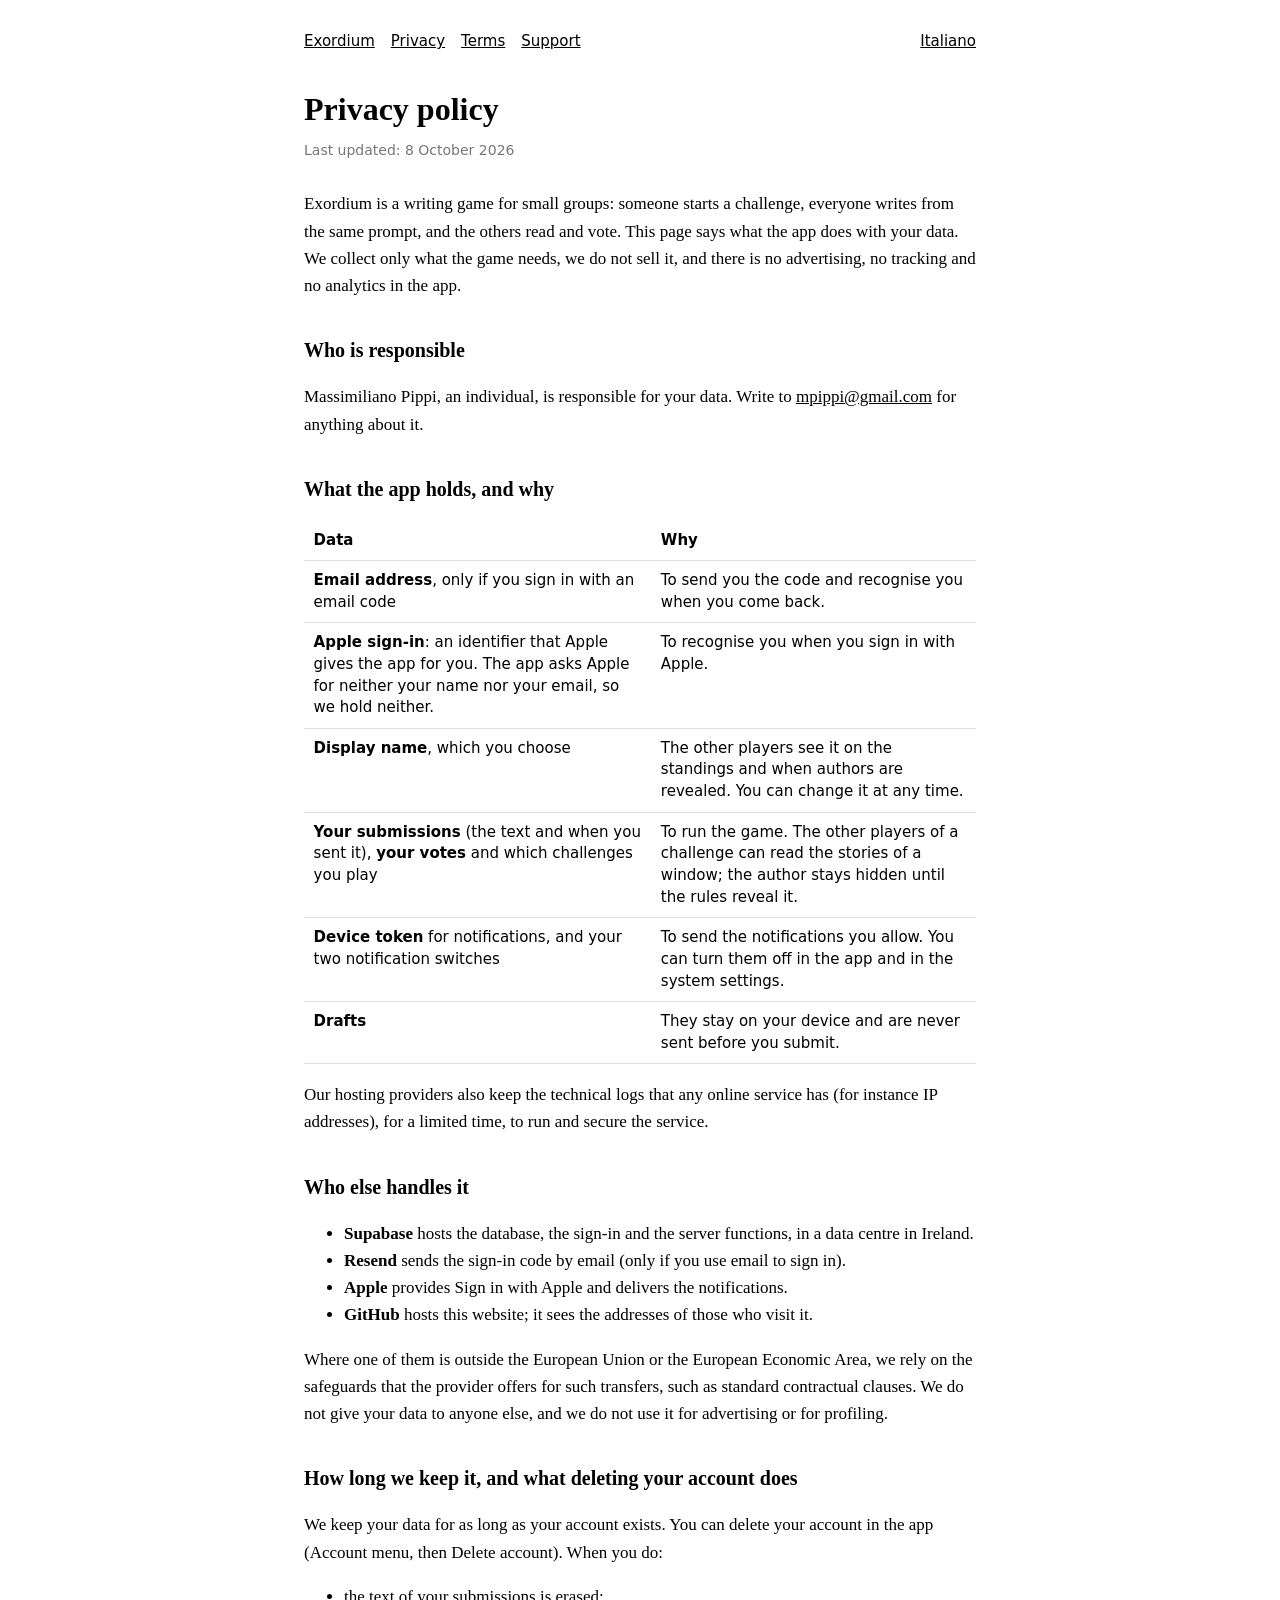
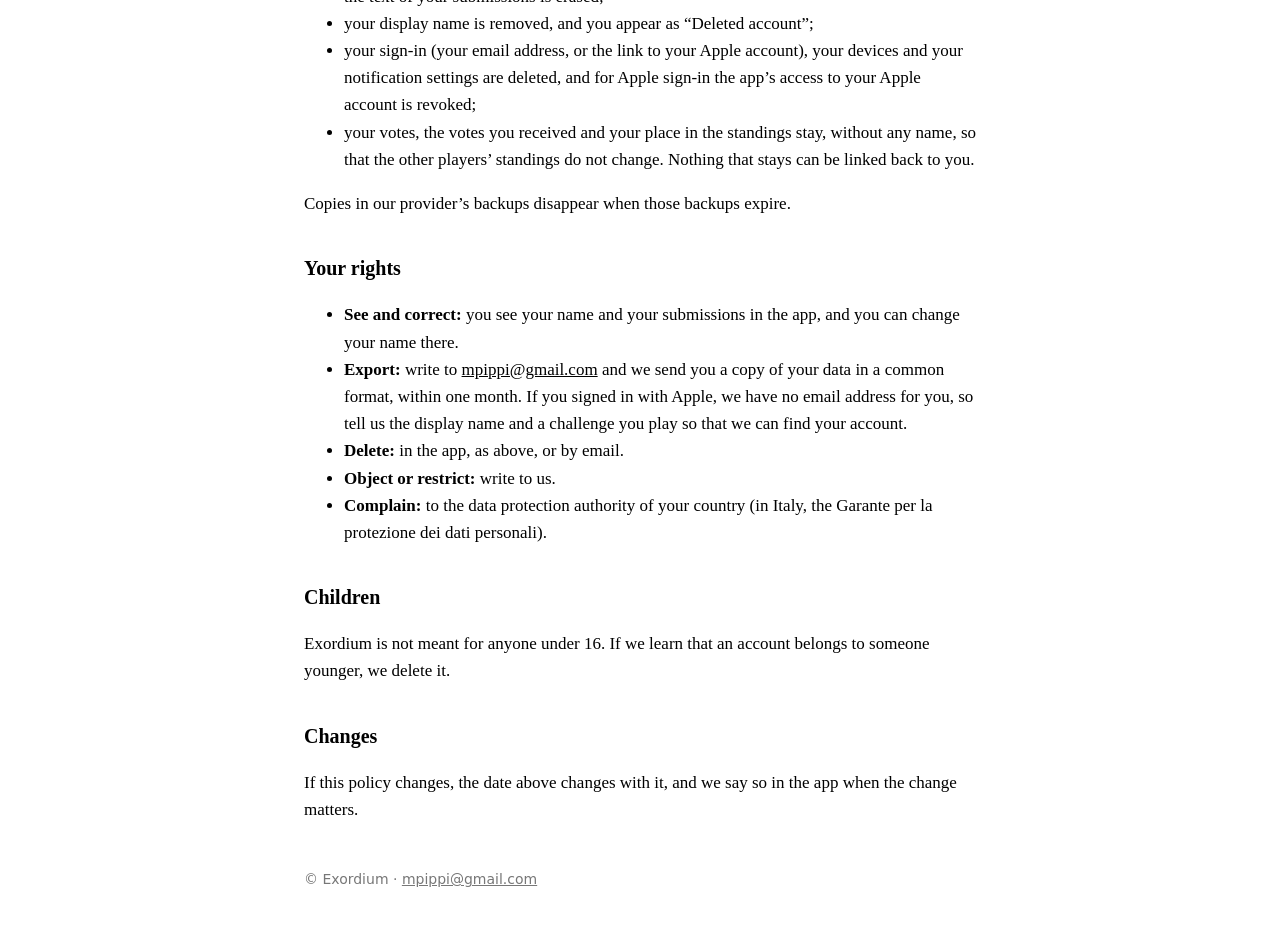
==== privacy/index.html @ ebc7270f "Add the privacy policy, the terms and the support page, in English and Italian The workflow now publ" ====
<!doctype html>
<html lang="en">
<head>
<meta charset="utf-8">
<meta name="viewport" content="width=device-width, initial-scale=1">
<title>Privacy policy · Exordium</title>
<link rel="stylesheet" href="/style.css">
</head>
<body>
<header>
  <nav>
    <a href="/">Exordium</a>
    <a href="/privacy/">Privacy</a>
    <a href="/terms/">Terms</a>
    <a href="/support/">Support</a>
    <a class="lang" href="/it/privacy/" hreflang="it">Italiano</a>
  </nav>
</header>
<main>
<h1>Privacy policy</h1>
<p class="updated">Last updated: 8 October 2026</p>

<p>Exordium is a writing game for small groups: someone starts a challenge, everyone writes from the same prompt, and the others read and vote. This page says what the app does with your data. We collect only what the game needs, we do not sell it, and there is no advertising, no tracking and no analytics in the app.</p>

<h2>Who is responsible</h2>
<p>Massimiliano Pippi, an individual, is responsible for your data. Write to <a href="mailto:mpippi@gmail.com">mpippi@gmail.com</a> for anything about it.</p>

<h2>What the app holds, and why</h2>
<table>
<tr><th>Data</th><th>Why</th></tr>
<tr><td><strong>Email address</strong>, only if you sign in with an email code</td><td>To send you the code and recognise you when you come back.</td></tr>
<tr><td><strong>Apple sign-in</strong>: an identifier that Apple gives the app for you. The app asks Apple for neither your name nor your email, so we hold neither.</td><td>To recognise you when you sign in with Apple.</td></tr>
<tr><td><strong>Display name</strong>, which you choose</td><td>The other players see it on the standings and when authors are revealed. You can change it at any time.</td></tr>
<tr><td><strong>Your submissions</strong> (the text and when you sent it), <strong>your votes</strong> and which challenges you play</td><td>To run the game. The other players of a challenge can read the stories of a window; the author stays hidden until the rules reveal it.</td></tr>
<tr><td><strong>Device token</strong> for notifications, and your two notification switches</td><td>To send the notifications you allow. You can turn them off in the app and in the system settings.</td></tr>
<tr><td><strong>Drafts</strong></td><td>They stay on your device and are never sent before you submit.</td></tr>
</table>
<p>Our hosting providers also keep the technical logs that any online service has (for instance IP addresses), for a limited time, to run and secure the service.</p>

<h2>Who else handles it</h2>
<ul>
<li><strong>Supabase</strong> hosts the database, the sign-in and the server functions, in a data centre in Ireland.</li>
<li><strong>Resend</strong> sends the sign-in code by email (only if you use email to sign in).</li>
<li><strong>Apple</strong> provides Sign in with Apple and delivers the notifications.</li>
<li><strong>GitHub</strong> hosts this website; it sees the addresses of those who visit it.</li>
</ul>
<p>Where one of them is outside the European Union or the European Economic Area, we rely on the safeguards that the provider offers for such transfers, such as standard contractual clauses. We do not give your data to anyone else, and we do not use it for advertising or for profiling.</p>

<h2>How long we keep it, and what deleting your account does</h2>
<p>We keep your data for as long as your account exists. You can delete your account in the app (Account menu, then Delete account). When you do:</p>
<ul>
<li>the text of your submissions is erased;</li>
<li>your display name is removed, and you appear as “Deleted account”;</li>
<li>your sign-in (your email address, or the link to your Apple account), your devices and your notification settings are deleted, and for Apple sign-in the app’s access to your Apple account is revoked;</li>
<li>your votes, the votes you received and your place in the standings stay, without any name, so that the other players’ standings do not change. Nothing that stays can be linked back to you.</li>
</ul>
<p>Copies in our provider’s backups disappear when those backups expire.</p>

<h2>Your rights</h2>
<ul>
<li><strong>See and correct:</strong> you see your name and your submissions in the app, and you can change your name there.</li>
<li><strong>Export:</strong> write to <a href="mailto:mpippi@gmail.com">mpippi@gmail.com</a> and we send you a copy of your data in a common format, within one month. If you signed in with Apple, we have no email address for you, so tell us the display name and a challenge you play so that we can find your account.</li>
<li><strong>Delete:</strong> in the app, as above, or by email.</li>
<li><strong>Object or restrict:</strong> write to us.</li>
<li><strong>Complain:</strong> to the data protection authority of your country (in Italy, the Garante per la protezione dei dati personali).</li>
</ul>

<h2>Children</h2>
<p>Exordium is not meant for anyone under 16. If we learn that an account belongs to someone younger, we delete it.</p>

<h2>Changes</h2>
<p>If this policy changes, the date above changes with it, and we say so in the app when the change matters.</p>
</main>
<footer>© Exordium · <a href="mailto:mpippi@gmail.com">mpippi@gmail.com</a></footer>
</body>
</html>
---- style.css ----
:root { color-scheme: light dark; }
body { font: 17px/1.6 Georgia, "Times New Roman", serif; max-width: 42rem; margin: 0 auto; padding: 2rem 1.25rem 4rem; }
header nav { display: flex; gap: 1rem; flex-wrap: wrap; font: 15px -apple-system, system-ui, sans-serif; margin-bottom: 2.5rem; }
header nav a.lang { margin-left: auto; }
h1 { font-size: 2rem; line-height: 1.2; margin: 0 0 .25rem; }
h2 { font-size: 1.25rem; margin: 2.2rem 0 .4rem; }
.updated { color: #777; font: 14px -apple-system, system-ui, sans-serif; margin-bottom: 2rem; }
table { border-collapse: collapse; width: 100%; font: 15px/1.45 -apple-system, system-ui, sans-serif; margin: 1rem 0; }
th, td { text-align: left; vertical-align: top; padding: .55rem .6rem; border-bottom: 1px solid #8884; }
a { color: inherit; }
footer { margin-top: 3rem; font: 14px -apple-system, system-ui, sans-serif; color: #777; }
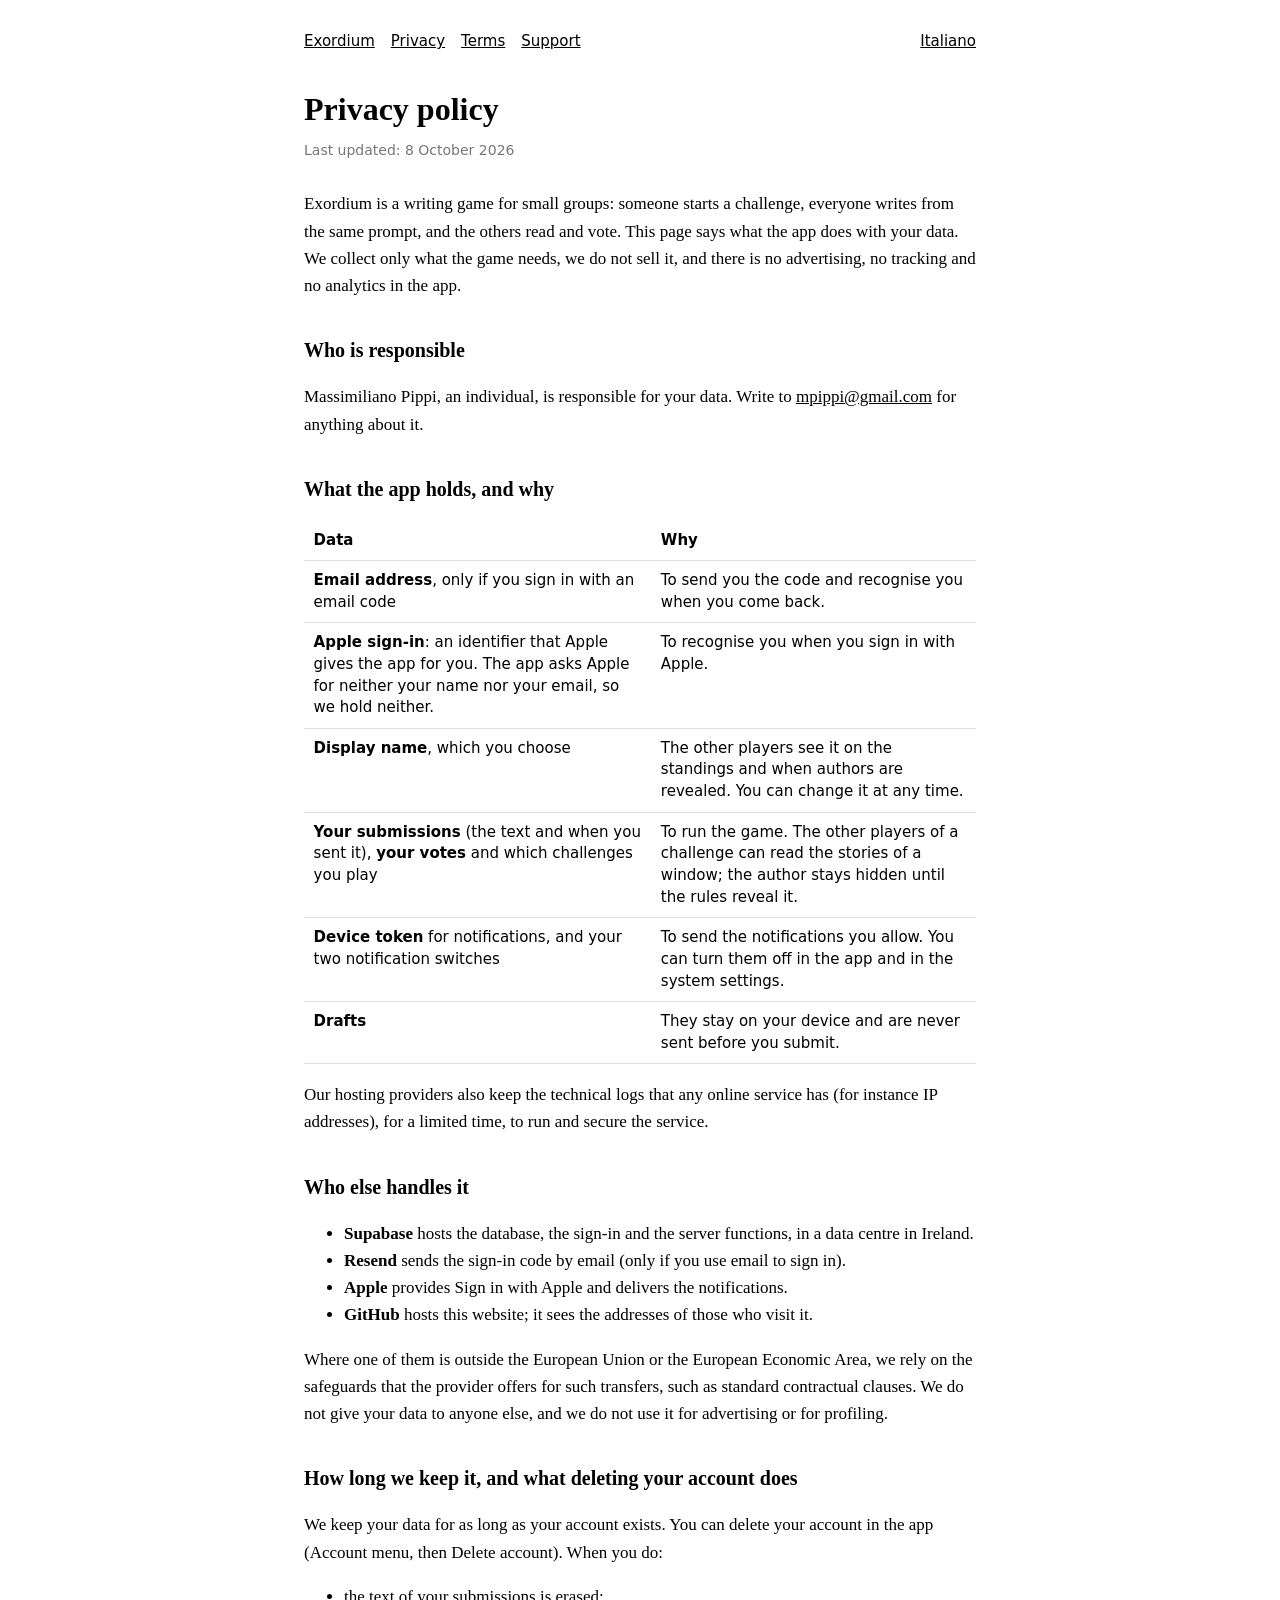
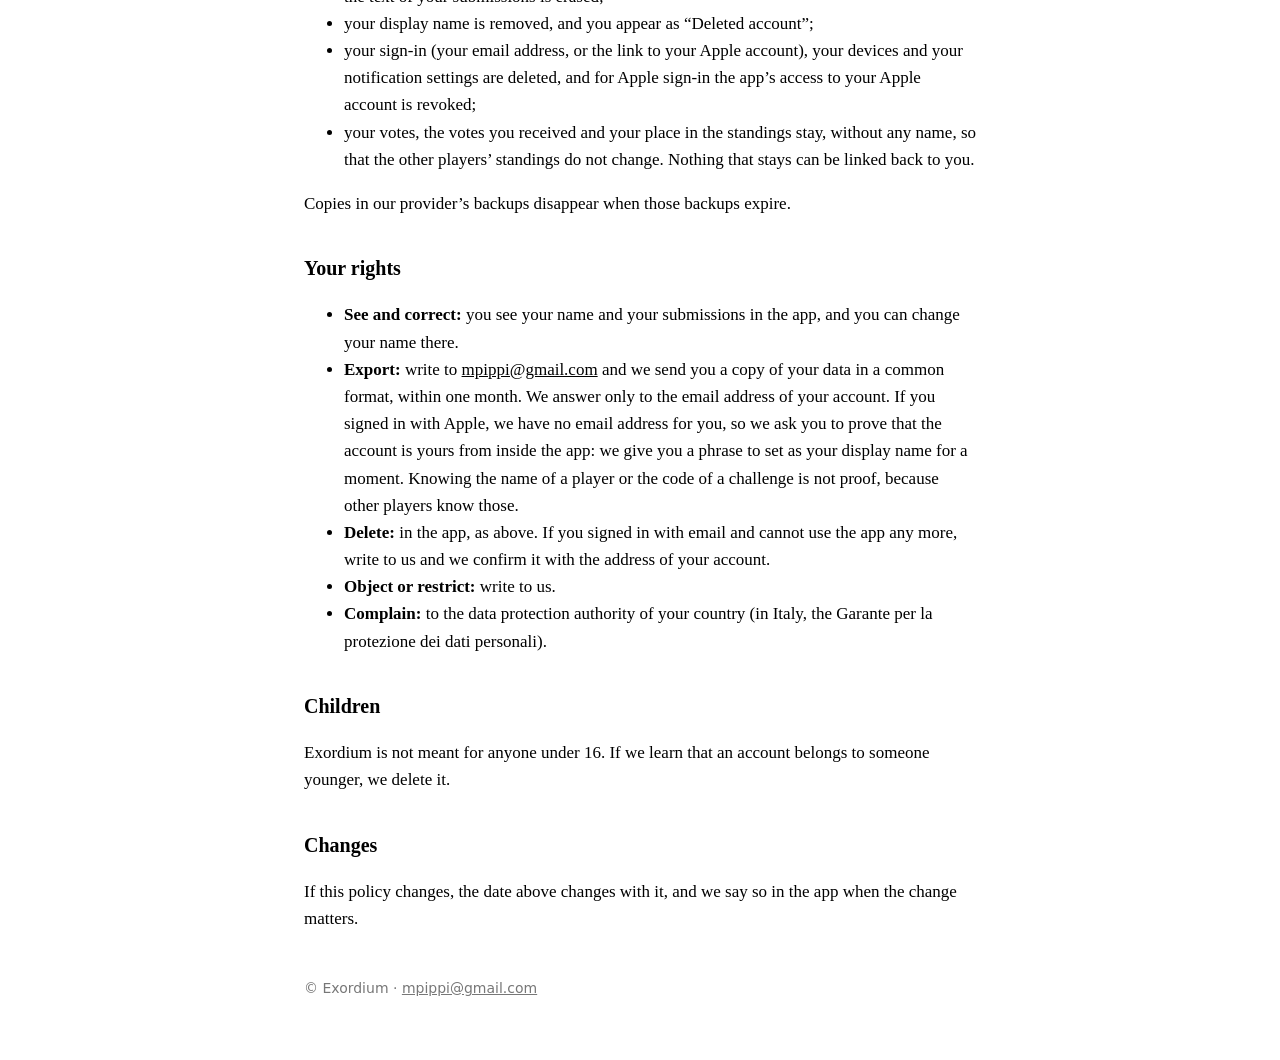
==== commit 72353f16: "Say how an Apple user proves the account is theirs Knowing the name of a player or the code of a cha" ====
--- a/privacy/index.html
+++ b/privacy/index.html
@@ -59,8 +59,8 @@
 <h2>Your rights</h2>
 <ul>
 <li><strong>See and correct:</strong> you see your name and your submissions in the app, and you can change your name there.</li>
-<li><strong>Export:</strong> write to <a href="mailto:mpippi@gmail.com">mpippi@gmail.com</a> and we send you a copy of your data in a common format, within one month. If you signed in with Apple, we have no email address for you, so tell us the display name and a challenge you play so that we can find your account.</li>
-<li><strong>Delete:</strong> in the app, as above, or by email.</li>
+<li><strong>Export:</strong> write to <a href="mailto:mpippi@gmail.com">mpippi@gmail.com</a> and we send you a copy of your data in a common format, within one month. We answer only to the email address of your account. If you signed in with Apple, we have no email address for you, so we ask you to prove that the account is yours from inside the app: we give you a phrase to set as your display name for a moment. Knowing the name of a player or the code of a challenge is not proof, because other players know those.</li>
+<li><strong>Delete:</strong> in the app, as above. If you signed in with email and cannot use the app any more, write to us and we confirm it with the address of your account.</li>
 <li><strong>Object or restrict:</strong> write to us.</li>
 <li><strong>Complain:</strong> to the data protection authority of your country (in Italy, the Garante per la protezione dei dati personali).</li>
 </ul>
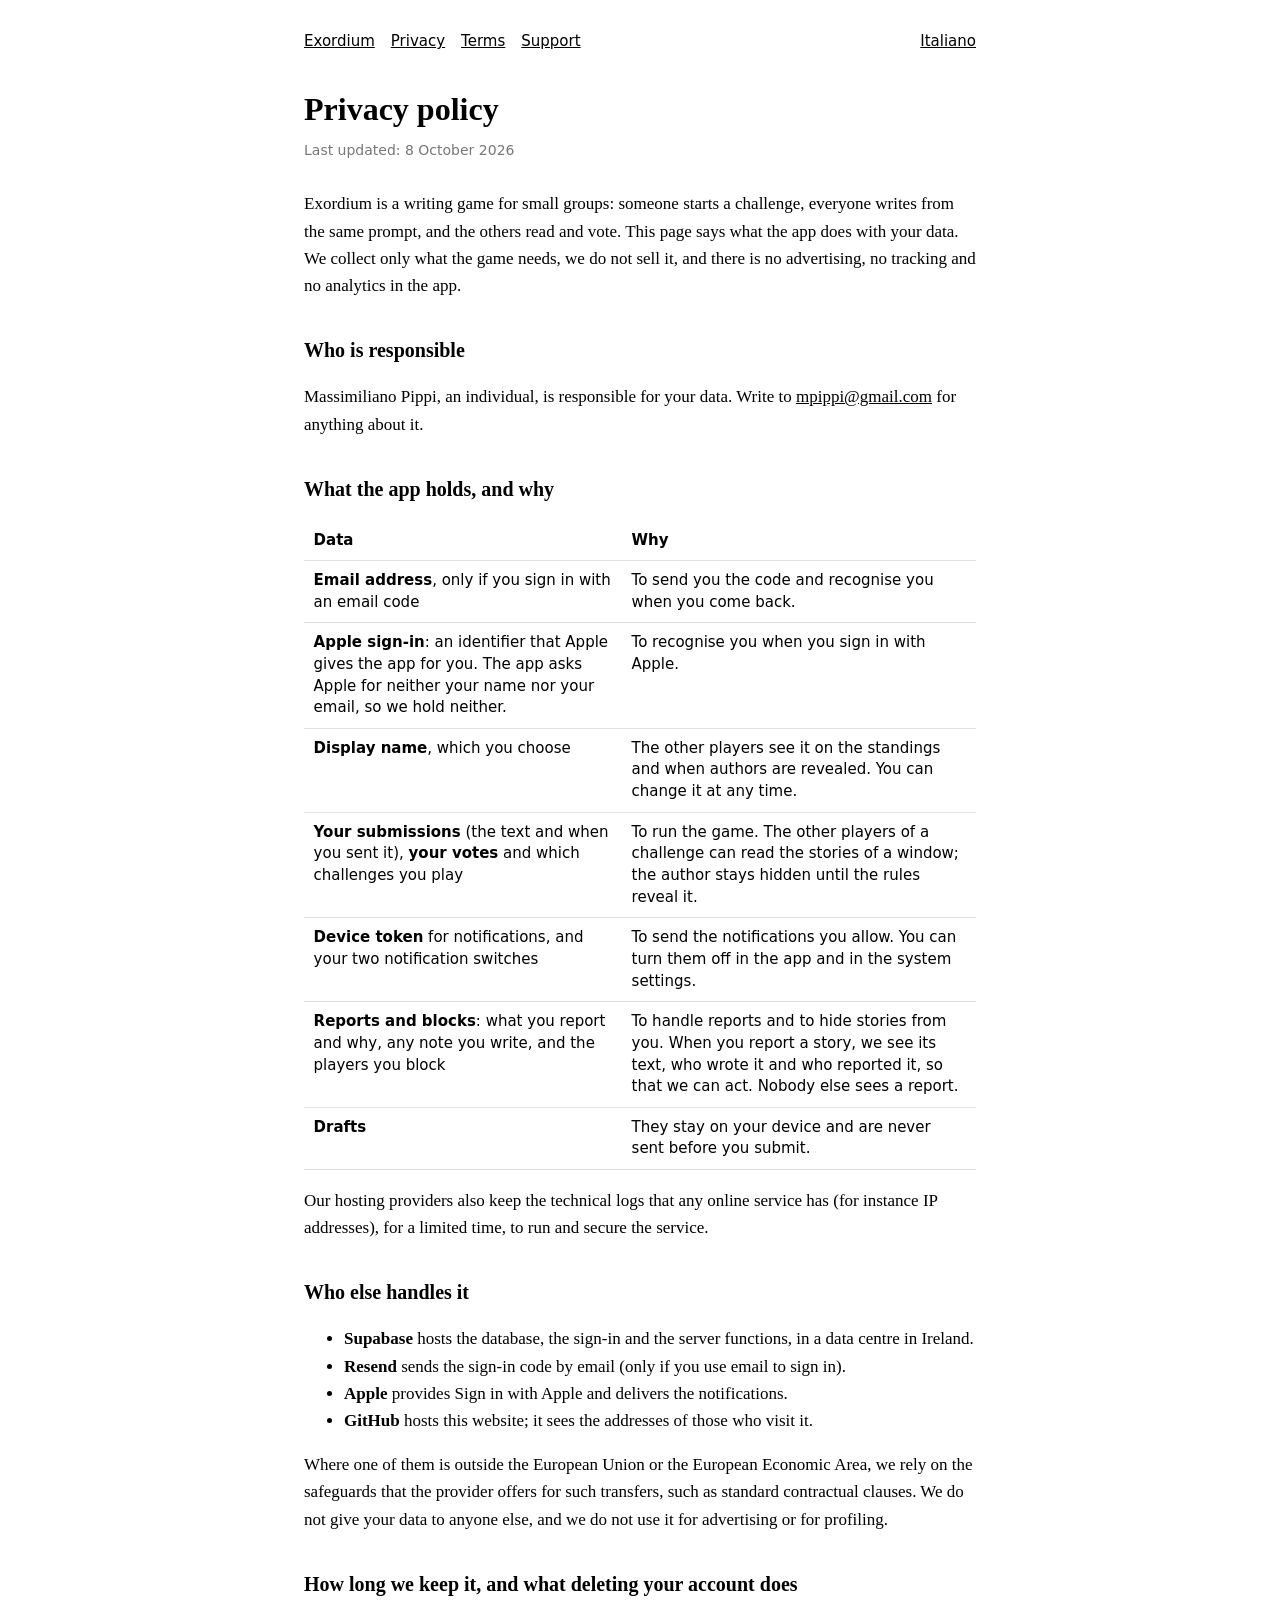
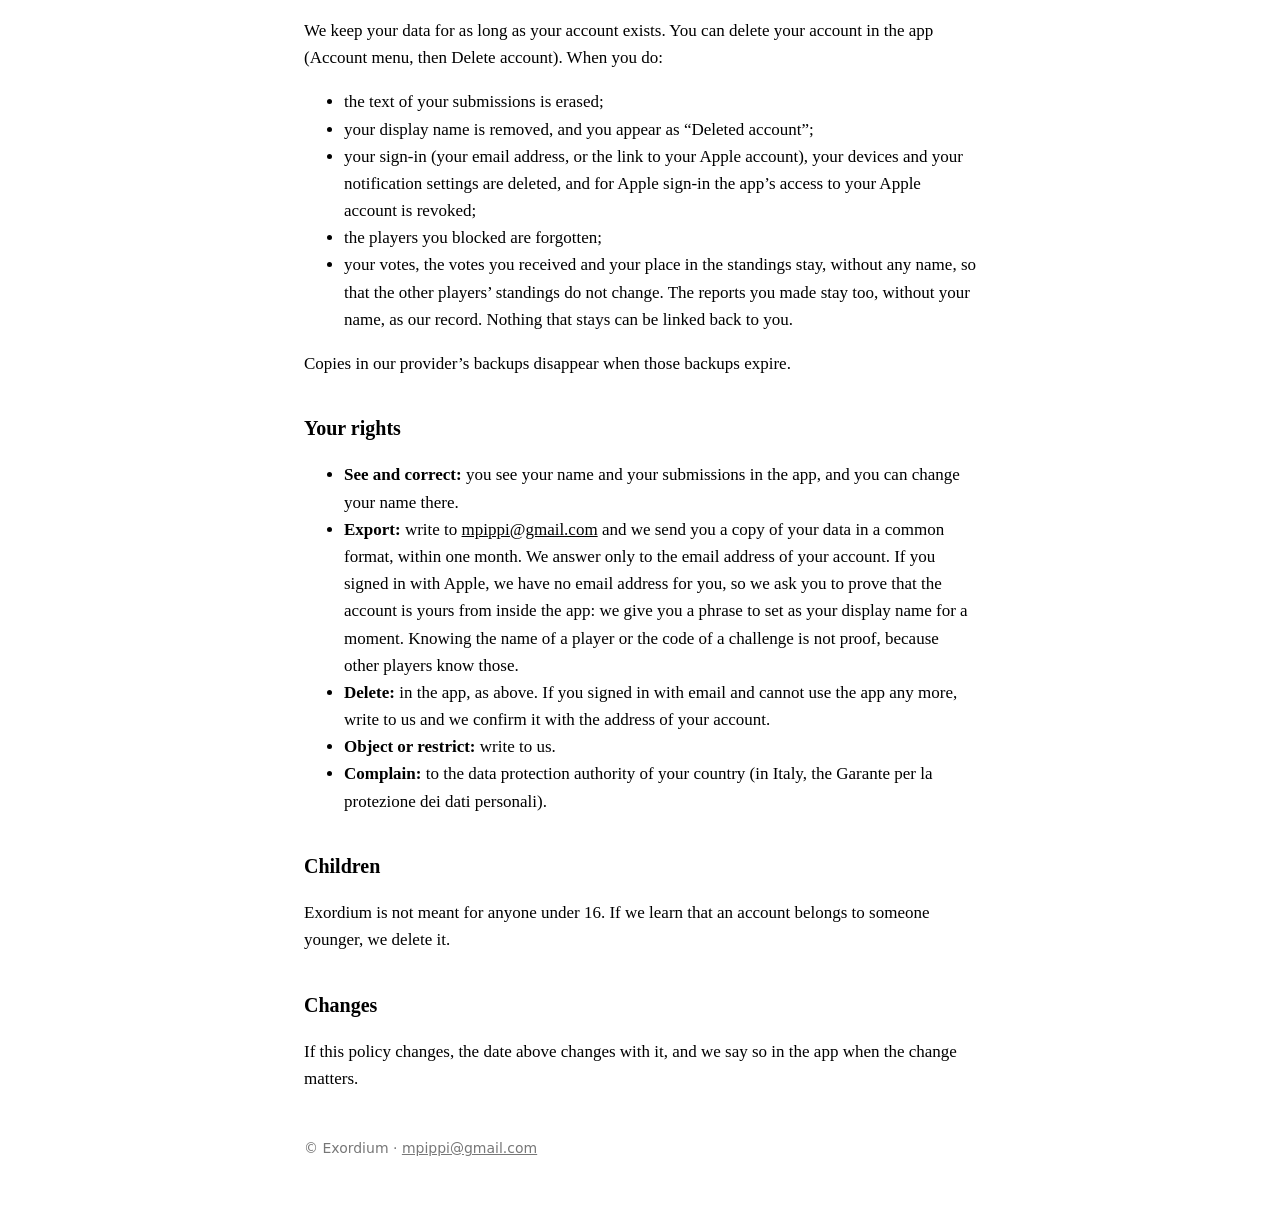
==== commit fb466083: "Describe reporting and blocking, and what happens to that data Co-Authored-By: Claude Sonnet 5.5 <no" ====
--- a/privacy/index.html
+++ b/privacy/index.html
@@ -33,6 +33,7 @@
 <tr><td><strong>Display name</strong>, which you choose</td><td>The other players see it on the standings and when authors are revealed. You can change it at any time.</td></tr>
 <tr><td><strong>Your submissions</strong> (the text and when you sent it), <strong>your votes</strong> and which challenges you play</td><td>To run the game. The other players of a challenge can read the stories of a window; the author stays hidden until the rules reveal it.</td></tr>
 <tr><td><strong>Device token</strong> for notifications, and your two notification switches</td><td>To send the notifications you allow. You can turn them off in the app and in the system settings.</td></tr>
+<tr><td><strong>Reports and blocks</strong>: what you report and why, any note you write, and the players you block</td><td>To handle reports and to hide stories from you. When you report a story, we see its text, who wrote it and who reported it, so that we can act. Nobody else sees a report.</td></tr>
 <tr><td><strong>Drafts</strong></td><td>They stay on your device and are never sent before you submit.</td></tr>
 </table>
 <p>Our hosting providers also keep the technical logs that any online service has (for instance IP addresses), for a limited time, to run and secure the service.</p>
@@ -52,7 +53,8 @@
 <li>the text of your submissions is erased;</li>
 <li>your display name is removed, and you appear as “Deleted account”;</li>
 <li>your sign-in (your email address, or the link to your Apple account), your devices and your notification settings are deleted, and for Apple sign-in the app’s access to your Apple account is revoked;</li>
-<li>your votes, the votes you received and your place in the standings stay, without any name, so that the other players’ standings do not change. Nothing that stays can be linked back to you.</li>
+<li>the players you blocked are forgotten;</li>
+<li>your votes, the votes you received and your place in the standings stay, without any name, so that the other players’ standings do not change. The reports you made stay too, without your name, as our record. Nothing that stays can be linked back to you.</li>
 </ul>
 <p>Copies in our provider’s backups disappear when those backups expire.</p>
 
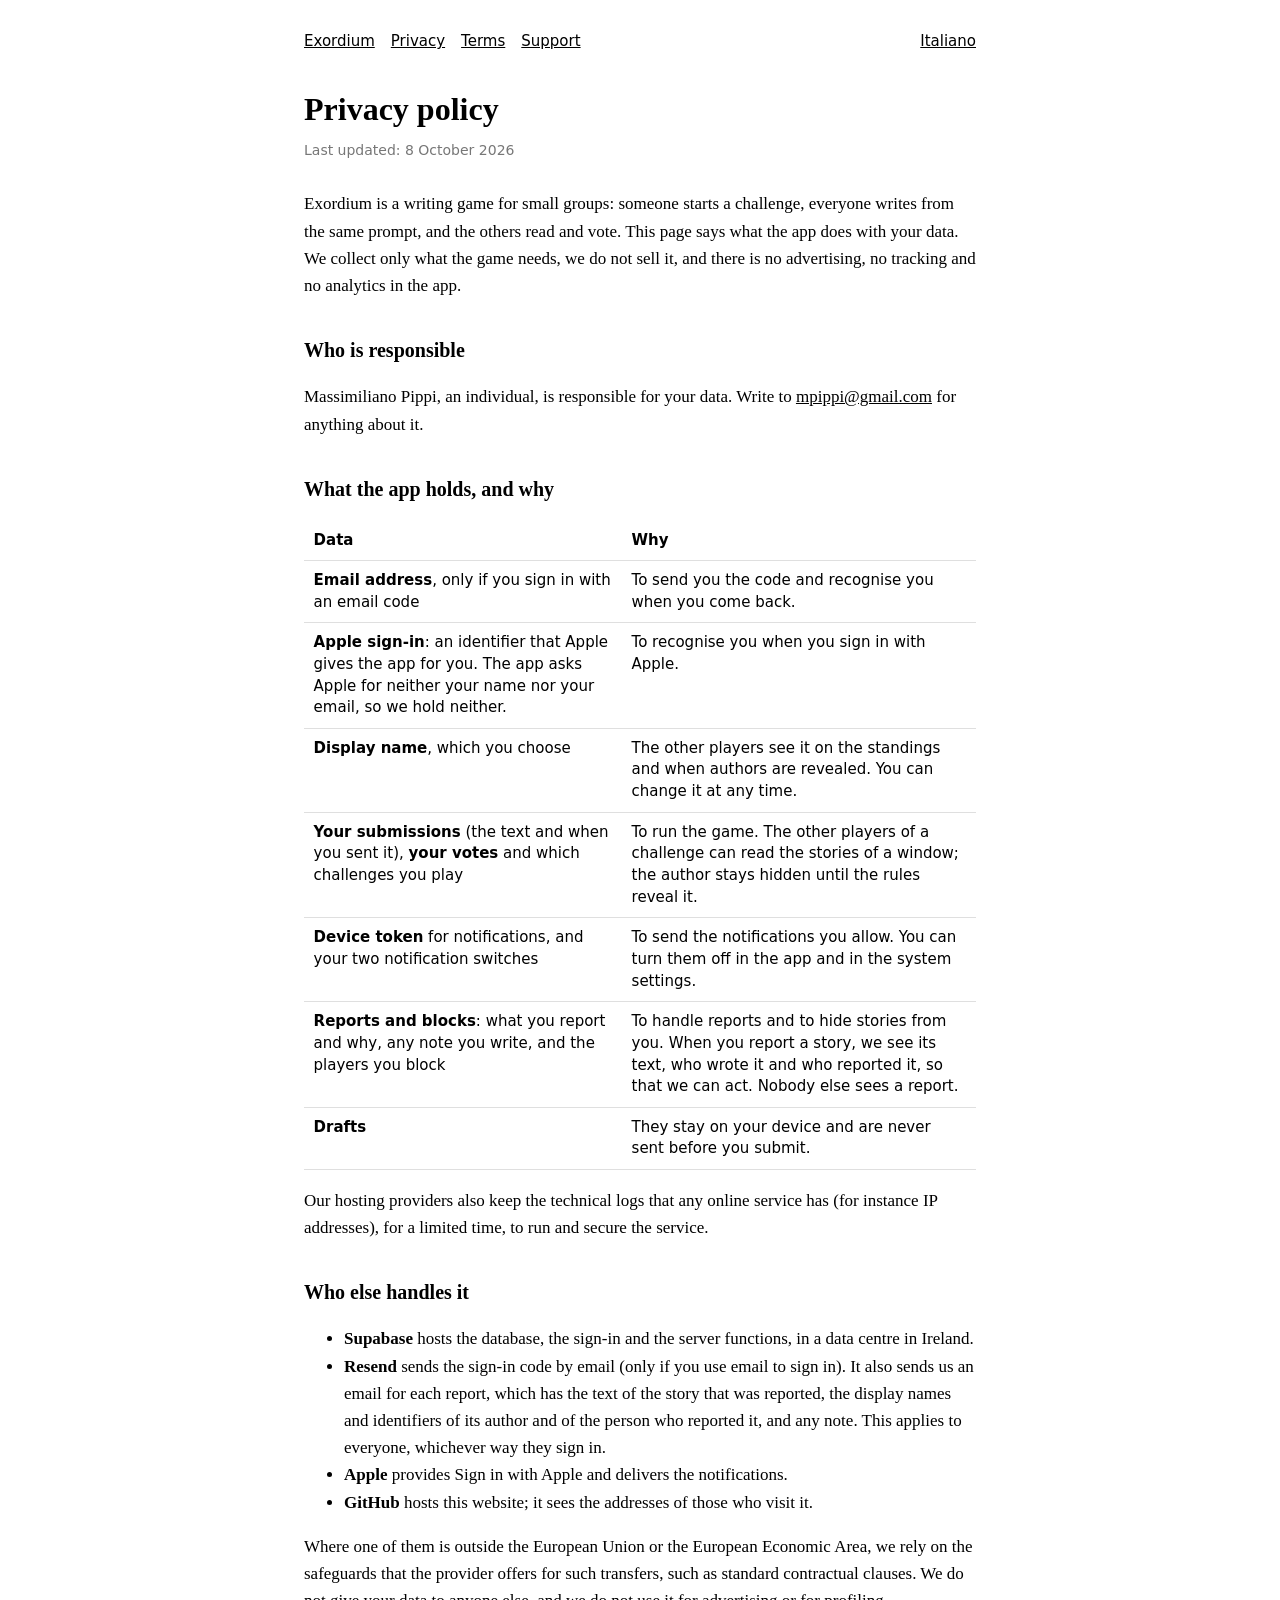
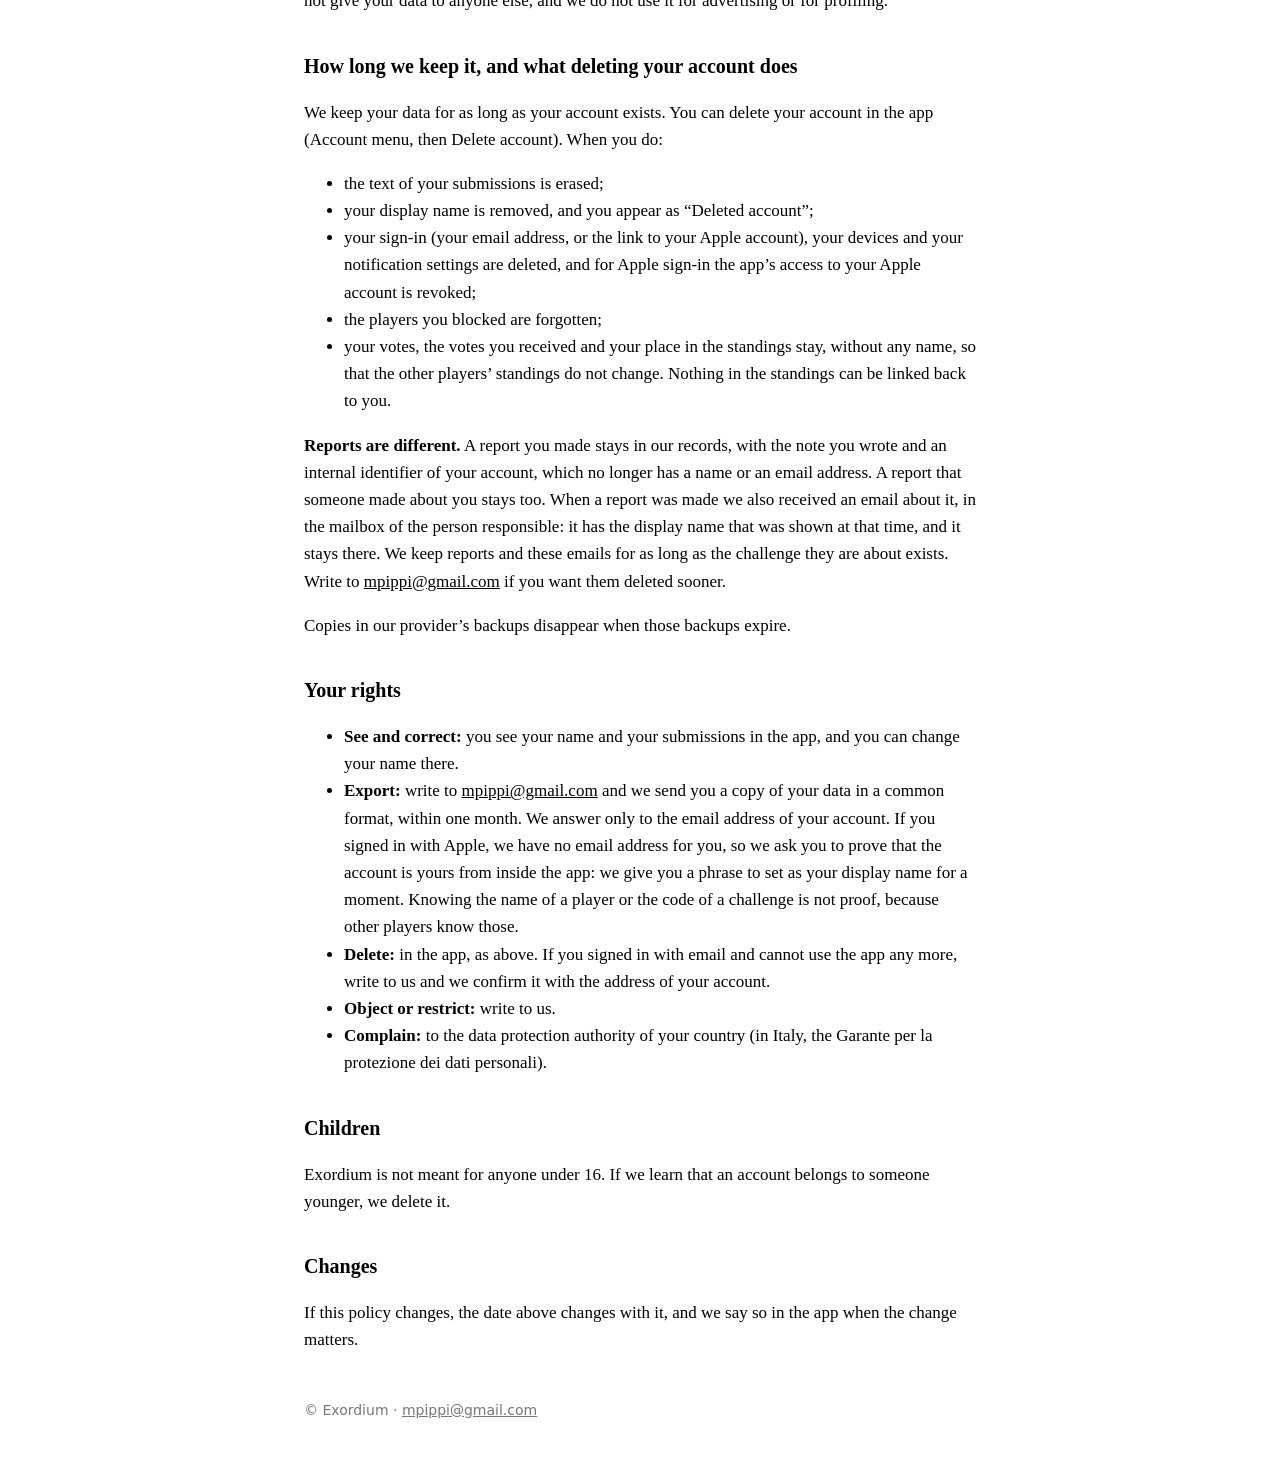
==== commit 3f71deb3: "Privacy: say that Resend also sends report emails, and what is kept about reports Co-Authored-By: Cl" ====
--- a/privacy/index.html
+++ b/privacy/index.html
@@ -41,7 +41,7 @@
 <h2>Who else handles it</h2>
 <ul>
 <li><strong>Supabase</strong> hosts the database, the sign-in and the server functions, in a data centre in Ireland.</li>
-<li><strong>Resend</strong> sends the sign-in code by email (only if you use email to sign in).</li>
+<li><strong>Resend</strong> sends the sign-in code by email (only if you use email to sign in). It also sends us an email for each report, which has the text of the story that was reported, the display names and identifiers of its author and of the person who reported it, and any note. This applies to everyone, whichever way they sign in.</li>
 <li><strong>Apple</strong> provides Sign in with Apple and delivers the notifications.</li>
 <li><strong>GitHub</strong> hosts this website; it sees the addresses of those who visit it.</li>
 </ul>
@@ -54,8 +54,9 @@
 <li>your display name is removed, and you appear as “Deleted account”;</li>
 <li>your sign-in (your email address, or the link to your Apple account), your devices and your notification settings are deleted, and for Apple sign-in the app’s access to your Apple account is revoked;</li>
 <li>the players you blocked are forgotten;</li>
-<li>your votes, the votes you received and your place in the standings stay, without any name, so that the other players’ standings do not change. The reports you made stay too, without your name, as our record. Nothing that stays can be linked back to you.</li>
+<li>your votes, the votes you received and your place in the standings stay, without any name, so that the other players’ standings do not change. Nothing in the standings can be linked back to you.</li>
 </ul>
+<p><strong>Reports are different.</strong> A report you made stays in our records, with the note you wrote and an internal identifier of your account, which no longer has a name or an email address. A report that someone made about you stays too. When a report was made we also received an email about it, in the mailbox of the person responsible: it has the display name that was shown at that time, and it stays there. We keep reports and these emails for as long as the challenge they are about exists. Write to <a href="mailto:mpippi@gmail.com">mpippi@gmail.com</a> if you want them deleted sooner.</p>
 <p>Copies in our provider’s backups disappear when those backups expire.</p>
 
 <h2>Your rights</h2>
